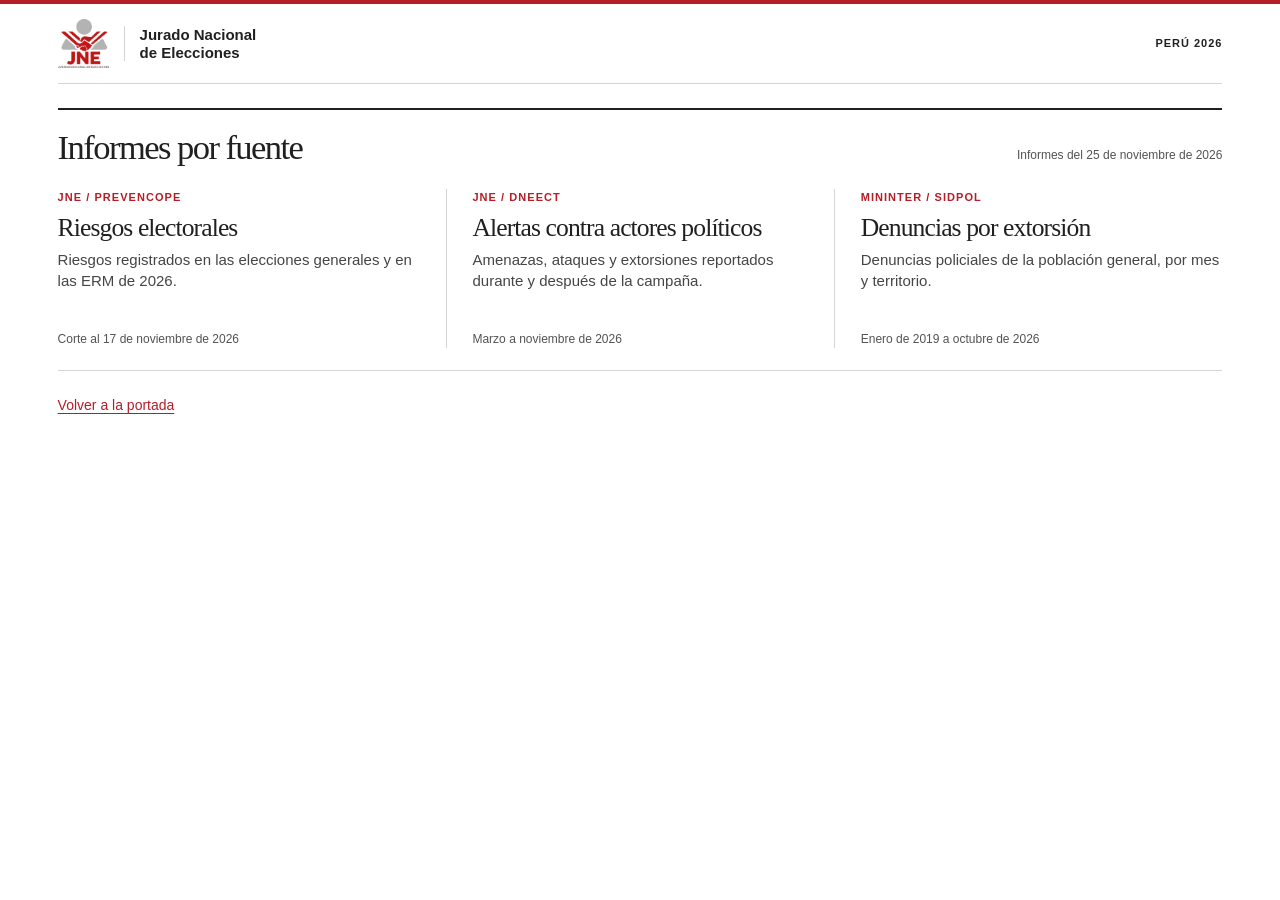
==== fuentes.html @ a2d404af "Separar físicamente la portada del índice de informes" ====
<!doctype html>
<html lang="es-PE"><head><meta charset="utf-8"><meta name="viewport" content="width=device-width, initial-scale=1">
<title>Informes por fuente | Elecciones regionales y municipales 2026</title><meta name="description" content="Riesgos electorales, alertas contra candidaturas y denuncias policiales por extorsión en el Perú."><meta name="theme-color" content="#ffffff">
<link rel="stylesheet" href="assets/portal.css?v=45bf5cb276"></head>
<body class="tema-editorial"><a class="skip" href="#fuentes">Ir a los informes</a>
<header class="mast wrap"><div class="identidad"><img src="assets/jne.png" width="57" height="54" alt="Jurado Nacional de Elecciones"><span aria-hidden="true">Jurado Nacional de Elecciones</span></div><span class="edicion">Perú 2026</span></header>
<main id="portada" class="wrap" tabindex="-1">

<section id="fuentes" tabindex="-1" aria-labelledby="indice"><div class="sectionhead"><h2 id="indice">Informes por fuente</h2><span class="fecha">Informes del <time datetime="2026-11-25">25 de noviembre de 2026</time></span></div>
<ul class="catalogo"><li><article><p class="fuente">JNE / PREVENCOPE</p><h3><a href="informes/prevencope.html">Riesgos electorales</a></h3><p class="descripcion">Riesgos registrados en las elecciones generales y en las ERM de 2026.</p><p class="periodo">Corte al 17 de noviembre de 2026</p></article></li>

<li><article><p class="fuente">JNE / DNEECT</p><h3><a href="informes/alertas-jne.html">Alertas contra actores políticos</a></h3><p class="descripcion">Amenazas, ataques y extorsiones reportados durante y después de la campaña.</p><p class="periodo">Marzo a noviembre de 2026</p></article></li>

<li><article><p class="fuente">MININTER / SIDPOL</p><h3><a href="informes/denuncias-sidpol.html">Denuncias por extorsión</a></h3><p class="descripcion">Denuncias policiales de la población general, por mes y territorio.</p><p class="periodo">Enero de 2019 a octubre de 2026</p></article></li>
</ul><a class="regreso" href="index.html">Volver a la portada</a></section>


</main></body></html>
---- assets/portal.css ----
:root{--tinta:#202021;--rojo:#b51d27;--linea:#d6d4d0;--gris:#545352;--serif:Georgia,"Times New Roman",serif;--sans:"Helvetica Neue",Arial,sans-serif}
*{box-sizing:border-box}
body{margin:0;color:var(--tinta);background:#fff;font:16px/1.45 var(--sans);-webkit-font-smoothing:antialiased;border-top:4px solid var(--rojo)}
.wrap{width:min(1296px,calc(100% - 9vw));margin-inline:auto}
h1,h2,h3,p,ul,figure{margin:0}
a{color:inherit}
a:focus-visible,summary:focus-visible{outline:3px solid #92212a;outline-offset:5px}
.skip{position:absolute;top:-12rem;left:1rem;background:white;padding:.7rem;z-index:5}.skip:focus{top:.5rem}
.mast,.identidad,.edicion,.sectionhead,.boton{display:flex;align-items:center}
.mast{min-height:80px;border-bottom:1px solid var(--linea);justify-content:space-between;gap:16px}
.identidad{gap:15px}.identidad img{object-fit:contain;width:51px;height:49px}.identidad span{max-width:145px;font-size:15px;font-weight:650;line-height:1.16;padding-left:15px;border-left:1px solid var(--linea)}
.edicion{gap:11px;text-transform:uppercase;letter-spacing:.09em;font-weight:650;font-size:11px}
.hero{display:grid;grid-template-columns:minmax(0,.95fr) minmax(0,1.05fr);gap:3.3%;align-items:center;padding:clamp(27px,3.3vw,54px) 0}
.copy{max-width:620px}
.kicker,.fuente{font-weight:750;letter-spacing:.095em;text-transform:uppercase;font-size:11px;line-height:1.5;color:var(--rojo)}
h1{font:700 clamp(52px,5.2vw,85px)/.97 var(--sans);letter-spacing:-.064em;text-wrap:balance;margin:19px 0}
.bajada{font-size:clamp(16px,1.25vw,19px);max-width:43ch;line-height:1.5;color:#444}
.boton{display:inline-flex;gap:18px;min-height:43px;background:var(--rojo);color:white;text-decoration:none;margin-top:23px;padding:10px 17px;font-weight:650;font-size:14px}
.boton:hover{background:#921622}.boton span{font-size:18px;line-height:1}
.arte{min-width:0}.arte img{display:block;width:100%;height:auto}.arte figcaption,.pie,.periodo,.fecha{font-size:12px;color:var(--gris)}
#fuentes{border-top:2px solid var(--tinta);padding-bottom:48px;scroll-margin-top:14px}
.sectionhead{justify-content:space-between;gap:12px;padding:18px 0 23px;align-items:baseline}
h2{font:500 clamp(28px,2.7vw,42px)/1.1 var(--serif);letter-spacing:-.045em}
.catalogo{padding:0;list-style:none;display:grid;grid-template-columns:repeat(3,minmax(0,1fr));border-bottom:1px solid var(--linea);padding-bottom:22px}
.catalogo li{padding:0 clamp(16px,2vw,36px);border-left:1px solid var(--linea);min-width:0}
.catalogo li:first-child,.catalogo li:nth-child(3n + 1){padding-left:0;border-left:none}.catalogo li:nth-child(n + 4){margin-top:32px}
.catalogo li:nth-child(3n){padding-right:0}
article{position:relative;height:100%;display:flex;flex-direction:column;min-height:159px}
h3{font:500 clamp(23px,2vw,32px)/1.04 var(--serif);letter-spacing:-.035em;margin:9px 0 8px;padding-right:0}
h3 a{text-decoration:none}h3 a:after{content:"";position:absolute;inset:0}article:hover h3 a{text-decoration:underline;text-decoration-thickness:1px;text-underline-offset:4px}
.descripcion{font-size:15px;color:#464545;line-height:1.42;max-width:46ch}.periodo{padding-top:14px;margin-top:auto}
.atlas img{max-height:380px;object-fit:contain;background:#842438}.atlas figcaption{margin-top:5px}
.tema-atlas .copy h1{font-family:var(--serif);font-weight:500}.tema-serie{--rojo:#8e2437}
.grafico{padding:24px;border:1px solid var(--linea)}
.grafico figcaption strong,.grafico figcaption span{display:block}.grafico figcaption span,.grafico summary{font-size:13px;color:var(--gris)}.barras{display:flex;gap:6px;height:135px;align-items:end;margin:18px 0 30px;border-bottom:1px solid var(--linea)}.barra{position:relative;flex:1;height:var(--alto);background:#aca7a7}.barra:last-child{background:var(--rojo)}.barra small{position:absolute;top:100%;left:50%;transform:translateX(-50%);font-size:10px}.grafico summary{cursor:pointer;margin-top:9px}.grafico table{border-collapse:collapse;margin-top:8px}.grafico th,.grafico td{text-align:left;padding:2px 12px 2px 0}
@media(min-width:1500px){.hero{gap:5%}}
@media(max-width:900px){.wrap{width:calc(100% - 48px)}h1{font-size:clamp(44px,5.7vw,61px)}.catalogo li{padding:0 15px}.fuente{font-size:10px}.periodo{font-size:11px}}
@media(max-width:680px){.wrap{width:calc(100% - 36px)}.mast{min-height:65px}.identidad img{width:42px;height:40px}.identidad span{font-size:13px;max-width:125px}.hero{grid-template-columns:1fr;gap:18px;padding:25px 0 22px}.kicker{font-size:10px}h1{font-size:clamp(42px,9.7vw,62px);max-width:16ch;margin:11px 0 12px}.boton{margin-top:16px}.arte{width:100%;max-width:500px;margin:auto}.arte img{max-height:260px;object-fit:contain}.sectionhead{align-items:start;flex-direction:column;gap:7px;padding:16px 0}.catalogo{display:block;padding:0}.catalogo li,.catalogo li:nth-child(n){padding:15px 0;margin:0;border-left:0;border-top:1px solid var(--linea)}article{min-height:0}.periodo{padding-top:8px}.descripcion{max-width:55ch}h3{margin:5px 0 6px}.grafico{padding:16px}}
@media(prefers-reduced-motion:reduce){*,*:before,*:after{animation:none!important;transition:none!important;scroll-behavior:auto!important}}


.solo-portada .hero{border-bottom:2px solid var(--tinta)}
.mast+main > #fuentes:first-child{margin-top:24px}
.regreso{display:inline-block;margin-top:24px;color:var(--rojo);font-size:14px;text-underline-offset:3px}
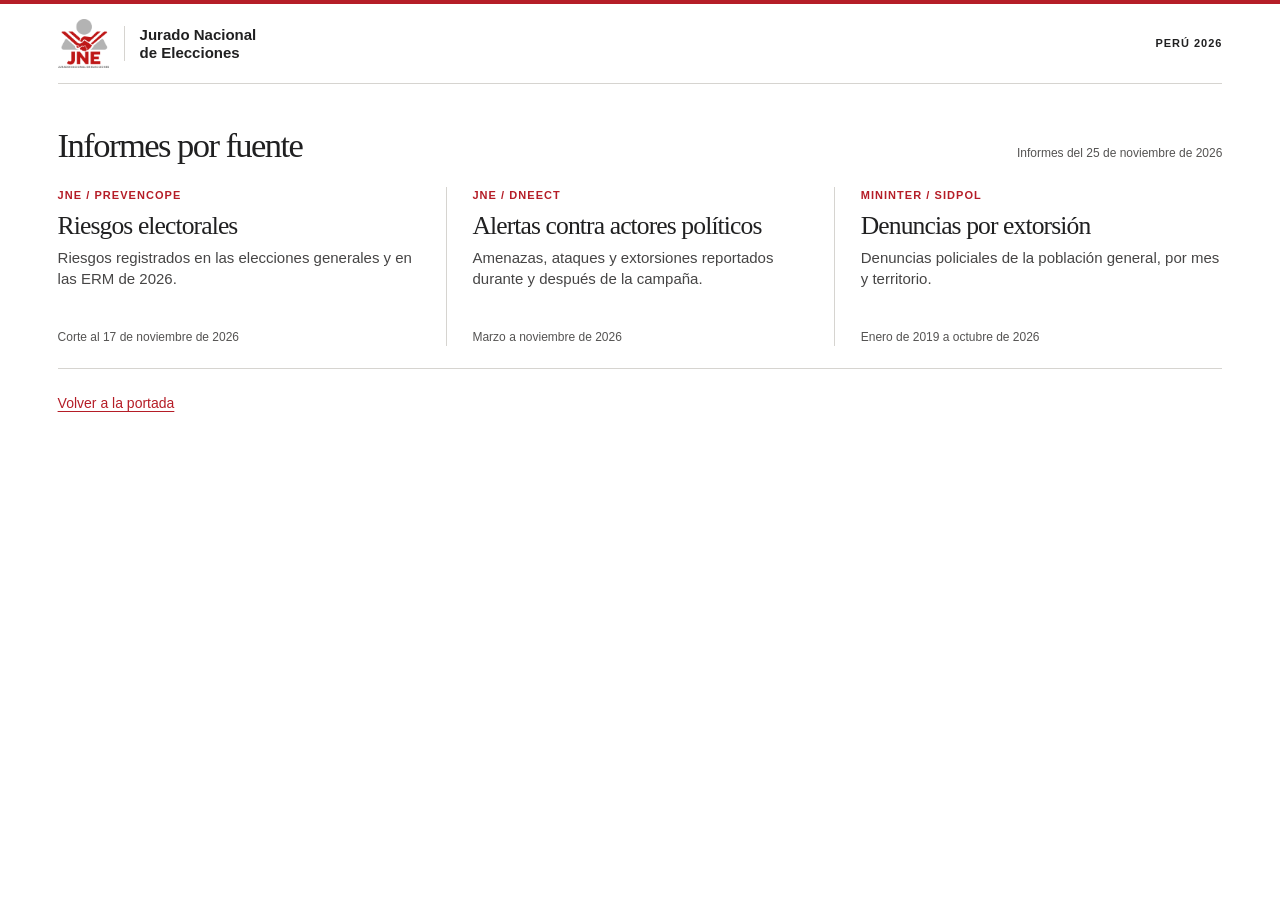
==== commit 353cccf1: "Quitar la línea negra sobre el índice de informes" ====
--- a/fuentes.html
+++ b/fuentes.html
@@ -1,7 +1,7 @@
 <!doctype html>
 <html lang="es-PE"><head><meta charset="utf-8"><meta name="viewport" content="width=device-width, initial-scale=1">
 <title>Informes por fuente | Elecciones regionales y municipales 2026</title><meta name="description" content="Riesgos electorales, alertas contra candidaturas y denuncias policiales por extorsión en el Perú."><meta name="theme-color" content="#ffffff">
-<link rel="stylesheet" href="assets/portal.css?v=45bf5cb276"></head>
+<link rel="stylesheet" href="assets/portal.css?v=51d0232d3a"></head>
 <body class="tema-editorial"><a class="skip" href="#fuentes">Ir a los informes</a>
 <header class="mast wrap"><div class="identidad"><img src="assets/jne.png" width="57" height="54" alt="Jurado Nacional de Elecciones"><span aria-hidden="true">Jurado Nacional de Elecciones</span></div><span class="edicion">Perú 2026</span></header>
 <main id="portada" class="wrap" tabindex="-1">
--- a/assets/portal.css
+++ b/assets/portal.css
@@ -39,6 +39,40 @@
 @media(prefers-reduced-motion:reduce){*,*:before,*:after{animation:none!important;transition:none!important;scroll-behavior:auto!important}}
 
 
-.solo-portada .hero{border-bottom:2px solid var(--tinta)}
-.mast+main > #fuentes:first-child{margin-top:24px}
+.solo-portada {
+  display: grid;
+  grid-template-rows: auto 1fr;
+  min-height: 100vh;
+  min-height: 100dvh;
+  padding-bottom: clamp(12px, 2vh, 24px);
+}
+.solo-portada main { display: grid; }
+.solo-portada .hero {
+  align-content: center;
+  border-bottom: 2px solid var(--tinta);
+}
+@media (min-width: 901px) and (min-height: 690px) {
+  .solo-portada h1 { font-size: clamp(58px, 5.8vw, 90px); }
+}
+.mast+main > #fuentes:first-child{margin-top:24px;border-top:0}
 .regreso{display:inline-block;margin-top:24px;color:var(--rojo);font-size:14px;text-underline-offset:3px}
+
+/* Composición de la portada ilustrada. */
+.solo-portada.tema-editorial .kicker {
+  position: relative;
+  top: clamp(-30px, -2.3vh, -8px);
+}
+@media (min-width: 681px) {
+  .solo-portada.tema-editorial .hero {
+    grid-template-columns: minmax(0, 0.84fr) minmax(0, 1.16fr);
+    column-gap: 2%;
+  }
+}
+@media (max-width: 680px) {
+  .solo-portada.tema-editorial .arte {
+    width: calc(100% + 20px);
+    max-width: none;
+    margin-inline: -10px;
+  }
+  .solo-portada.tema-editorial .arte img { max-height: none; }
+}
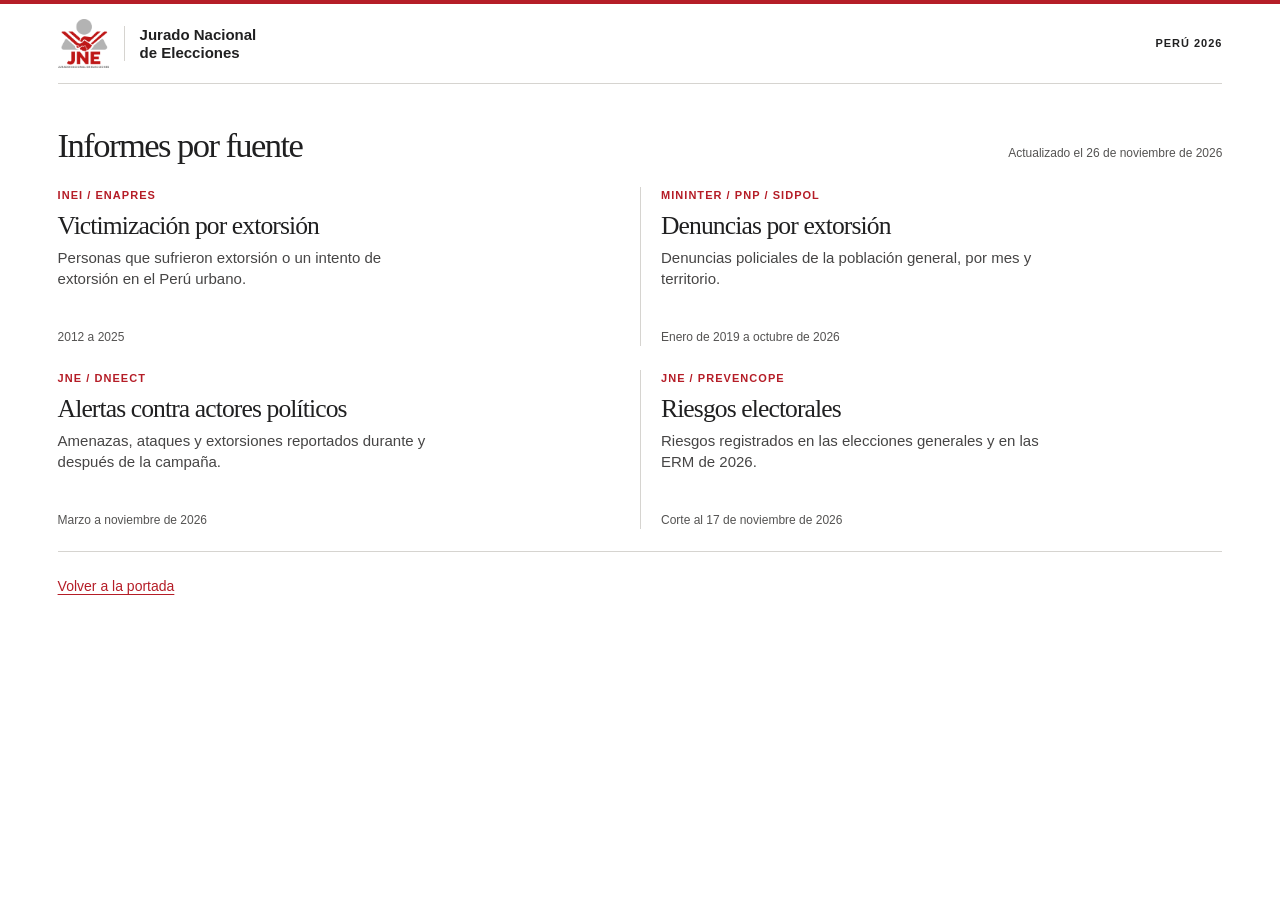
==== commit f0da6941: "Incorporar el informe de victimización por extorsión de la ENAPRES" ====
--- a/fuentes.html
+++ b/fuentes.html
@@ -1,17 +1,19 @@
 <!doctype html>
 <html lang="es-PE"><head><meta charset="utf-8"><meta name="viewport" content="width=device-width, initial-scale=1">
-<title>Informes por fuente | Elecciones regionales y municipales 2026</title><meta name="description" content="Riesgos electorales, alertas contra candidaturas y denuncias policiales por extorsión en el Perú."><meta name="theme-color" content="#ffffff">
-<link rel="stylesheet" href="assets/portal.css?v=51d0232d3a"></head>
+<title>Informes por fuente | Elecciones regionales y municipales 2026</title><meta name="description" content="Victimización y denuncias por extorsión, alertas contra candidaturas y riesgos electorales en el Perú."><meta name="theme-color" content="#ffffff">
+<link rel="stylesheet" href="assets/portal.css?v=2c4122dcb2"></head>
 <body class="tema-editorial"><a class="skip" href="#fuentes">Ir a los informes</a>
 <header class="mast wrap"><div class="identidad"><img src="assets/jne.png" width="57" height="54" alt="Jurado Nacional de Elecciones"><span aria-hidden="true">Jurado Nacional de Elecciones</span></div><span class="edicion">Perú 2026</span></header>
 <main id="portada" class="wrap" tabindex="-1">
 
-<section id="fuentes" tabindex="-1" aria-labelledby="indice"><div class="sectionhead"><h2 id="indice">Informes por fuente</h2><span class="fecha">Informes del <time datetime="2026-11-25">25 de noviembre de 2026</time></span></div>
-<ul class="catalogo"><li><article><p class="fuente">JNE / PREVENCOPE</p><h3><a href="informes/prevencope.html">Riesgos electorales</a></h3><p class="descripcion">Riesgos registrados en las elecciones generales y en las ERM de 2026.</p><p class="periodo">Corte al 17 de noviembre de 2026</p></article></li>
+<section id="fuentes" tabindex="-1" aria-labelledby="indice"><div class="sectionhead"><h2 id="indice">Informes por fuente</h2><span class="fecha">Actualizado el <time datetime="2026-11-26">26 de noviembre de 2026</time></span></div>
+<ul class="catalogo"><li><article><p class="fuente">INEI / ENAPRES</p><h3><a href="informes/enapres.html">Victimización por extorsión</a></h3><p class="descripcion">Personas que sufrieron extorsión o un intento de extorsión en el Perú urbano.</p><p class="periodo">2012 a 2025</p></article></li>
+
+<li><article><p class="fuente">MININTER / PNP / SIDPOL</p><h3><a href="informes/denuncias-sidpol.html">Denuncias por extorsión</a></h3><p class="descripcion">Denuncias policiales de la población general, por mes y territorio.</p><p class="periodo">Enero de 2019 a octubre de 2026</p></article></li>
 
 <li><article><p class="fuente">JNE / DNEECT</p><h3><a href="informes/alertas-jne.html">Alertas contra actores políticos</a></h3><p class="descripcion">Amenazas, ataques y extorsiones reportados durante y después de la campaña.</p><p class="periodo">Marzo a noviembre de 2026</p></article></li>
 
-<li><article><p class="fuente">MININTER / SIDPOL</p><h3><a href="informes/denuncias-sidpol.html">Denuncias por extorsión</a></h3><p class="descripcion">Denuncias policiales de la población general, por mes y territorio.</p><p class="periodo">Enero de 2019 a octubre de 2026</p></article></li>
+<li><article><p class="fuente">JNE / PREVENCOPE</p><h3><a href="informes/prevencope.html">Riesgos electorales</a></h3><p class="descripcion">Riesgos registrados en las elecciones generales y en las ERM de 2026.</p><p class="periodo">Corte al 17 de noviembre de 2026</p></article></li>
 </ul><a class="regreso" href="index.html">Volver a la portada</a></section>
 
 
--- a/assets/portal.css
+++ b/assets/portal.css
@@ -76,3 +76,9 @@
   }
   .solo-portada.tema-editorial .arte img { max-height: none; }
 }
+
+@media (min-width:681px) {
+  .catalogo:has(> li:nth-child(4):last-child) {grid-template-columns:repeat(2,minmax(0,1fr));row-gap:24px}
+  .catalogo:has(> li:nth-child(4):last-child) > li {margin:0;padding:0 20px;border-left:1px solid var(--linea)}
+  .catalogo:has(> li:nth-child(4):last-child) > li:nth-child(odd) {padding-left:0;border-left:0}
+}
